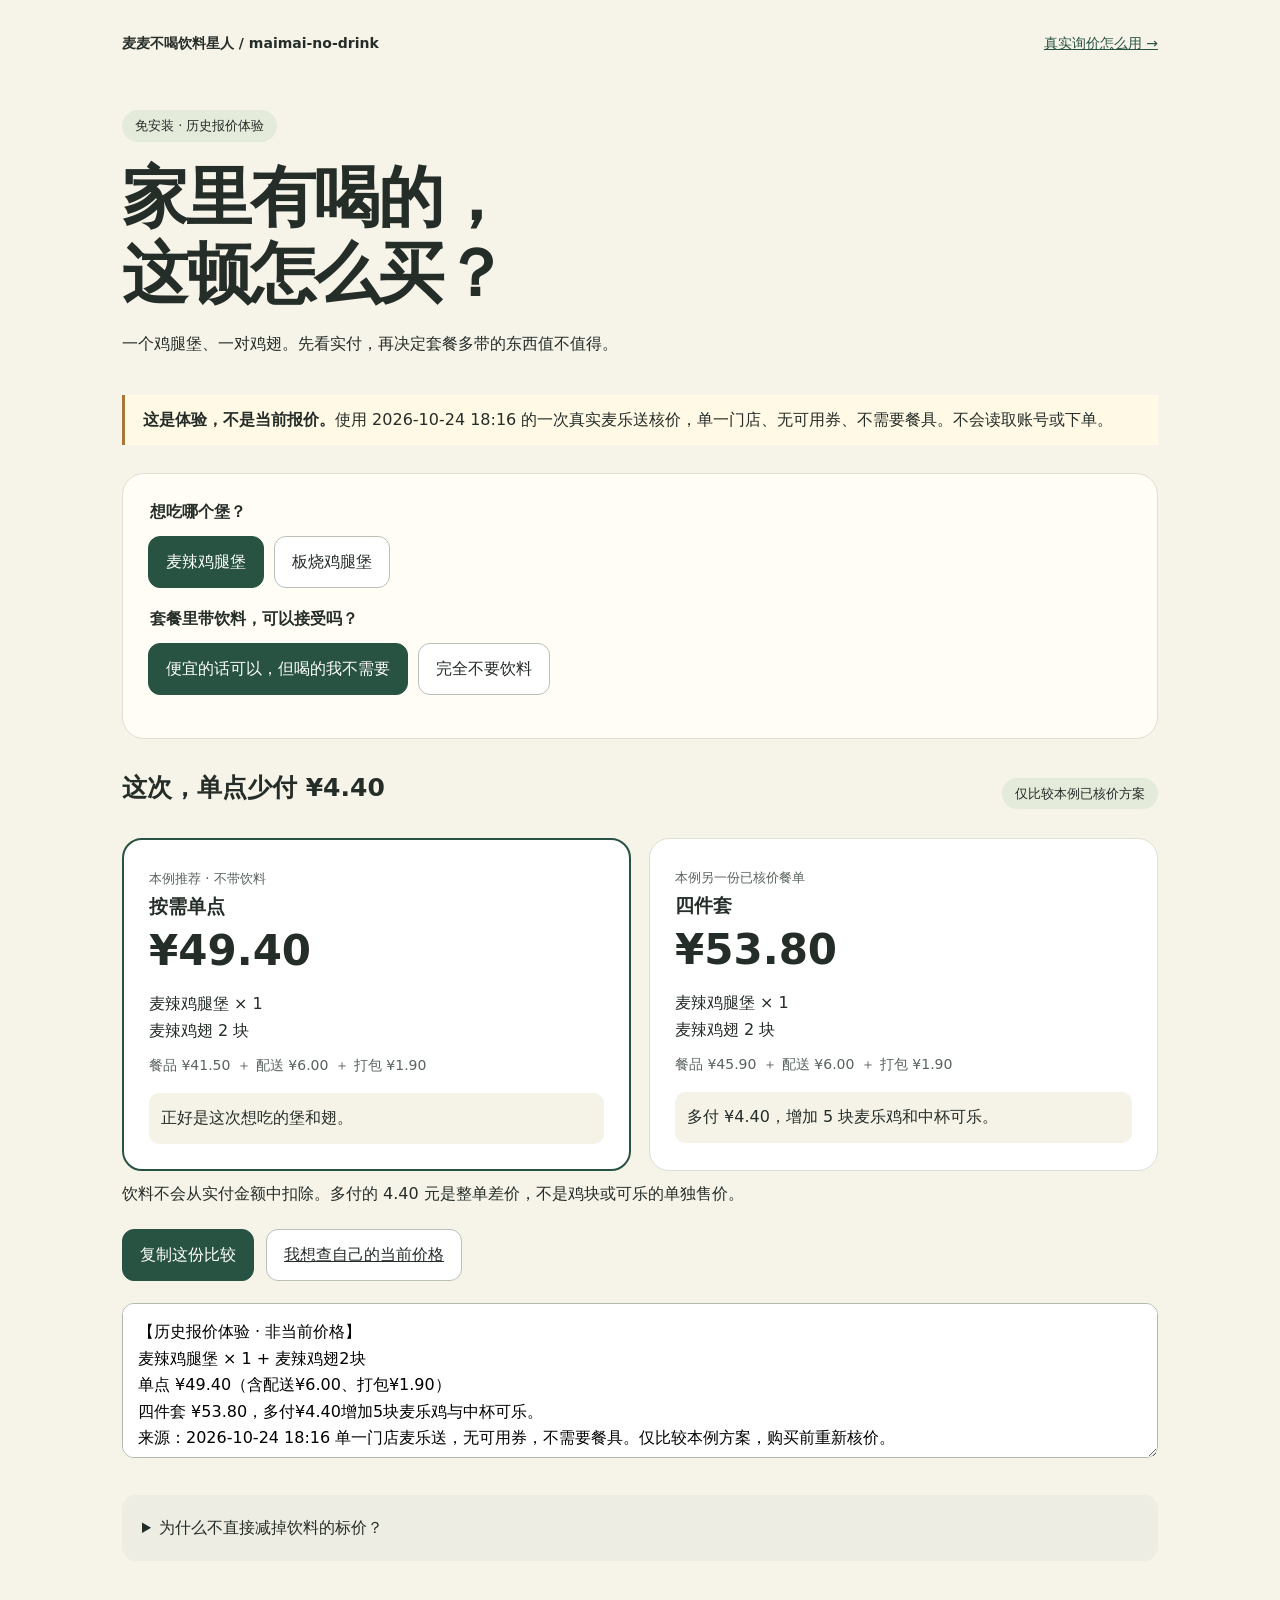
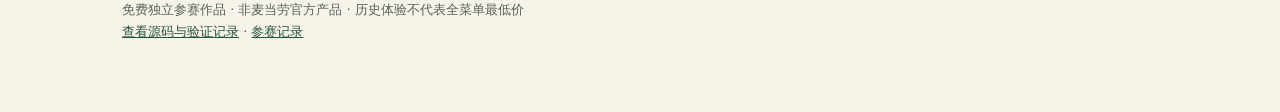
==== docs/index.html @ ef92bbf6 "Add v0.3 historical interactive demo, guide and verified read-only MCP fallback" ====
<!doctype html><html lang="zh-CN"><head><meta charset="utf-8"><meta name="viewport" content="width=device-width,initial-scale=1"><title>家里有喝的 · 麦麦不喝饮料星人</title><style>
:root{color-scheme:light;--ink:#252d28;--green:#285342;--paper:#f6f3e9}*{box-sizing:border-box}body{margin:0;background:var(--paper);color:var(--ink);font:16px/1.65 system-ui,sans-serif}main{max-width:1080px;margin:auto;padding:32px 22px}nav{display:flex;justify-content:space-between;gap:20px;font-size:14px}a{color:var(--green)}header{padding:55px 0 28px;max-width:760px}small,.muted{color:#59645d}h1{font-size:clamp(36px,7vw,66px);line-height:1.16;letter-spacing:-2px;margin:18px 0}h2{font-size:25px;margin:0 0 12px}h3{margin:0}p{margin:10px 0}.tag{display:inline-block;background:#e5ebdb;border-radius:99px;padding:5px 13px;font-size:13px}.notice{border-left:3px solid #ac7535;padding:12px 18px;background:#fff9e6}fieldset{border:0;padding:0;margin:0 0 18px}legend{font-weight:700;margin-bottom:10px}.choices{display:flex;flex-wrap:wrap;gap:10px}button,.linkbutton{font:inherit;border:1px solid #b9c1b6;background:white;color:var(--ink);padding:12px 17px;border-radius:12px;cursor:pointer}button[aria-pressed=true],.primary{background:var(--green);color:white;border-color:var(--green)}button:focus-visible,a:focus-visible{outline:3px solid #bd6b26;outline-offset:4px}.controls{background:#fffdf6;border:1px solid #e1dfd3;border-radius:22px;padding:25px;margin:28px 0}.result-head{display:flex;justify-content:space-between;align-items:center;gap:18px;margin-bottom:18px}.cards{display:grid;grid-template-columns:1fr 1fr;gap:18px}.card{background:white;border:1px solid #dce0d7;border-radius:20px;padding:25px}.best{border:2px solid var(--green)}.price{font-size:42px;line-height:1.4;font-weight:750}.bill{display:flex;flex-wrap:wrap;gap:7px;font-size:14px;color:#59645d}.extra{background:#f5f2e7;padding:12px;border-radius:10px;margin-top:16px}.actions{margin:22px 0;display:flex;gap:12px;flex-wrap:wrap}textarea{width:100%;min-height:155px;padding:15px;border:1px solid #afb9ac;border-radius:12px;font:inherit;background:#fff}details{margin-top:28px;padding:20px;background:#eeede3;border-radius:14px}footer{margin:38px 0;font-size:13px;color:#59645d}@media(max-width:650px){.cards{grid-template-columns:1fr}header{padding-top:32px}.result-head{display:block}.card{padding:20px}nav{font-size:12px}.controls{padding:20px}}
</style></head><body><main><nav><b>麦麦不喝饮料星人 / maimai-no-drink</b><a href="guide.html">真实询价怎么用 →</a></nav><header><span class="tag">免安装 · 历史报价体验</span><h1>家里有喝的，<br>这顿怎么买？</h1><p>一个鸡腿堡、一对鸡翅。先看实付，再决定套餐多带的东西值不值得。</p></header><div class="notice"><b>这是体验，不是当前报价。</b>使用 2026-10-24 18:16 的一次真实麦乐送核价，单一门店、无可用券、不需要餐具。不会读取账号或下单。</div><section class="controls" aria-label="选择需求"><fieldset><legend>想吃哪个堡？</legend><div class="choices" id="flavors"><button type="button" data-flavor="0" aria-pressed="true">麦辣鸡腿堡</button><button type="button" data-flavor="1" aria-pressed="false">板烧鸡腿堡</button></div></fieldset><fieldset><legend>套餐里带饮料，可以接受吗？</legend><div class="choices" id="preferences"><button type="button" data-strict="false" aria-pressed="true">便宜的话可以，但喝的我不需要</button><button type="button" data-strict="true" aria-pressed="false">完全不要饮料</button></div></fieldset></section><section aria-live="polite" aria-atomic="true"><div class="result-head"><h2 id="summary"></h2><span class="tag">仅比较本例已核价方案</span></div><div class="cards" id="cards"></div><p id="explanation"></p></section><div class="actions"><button type="button" class="primary" id="copy">复制这份比较</button><a class="linkbutton" href="guide.html">我想查自己的当前价格</a></div><p id="copyStatus" role="status"></p><textarea id="copyText" readonly aria-label="可手动选择复制的比较结果"></textarea><details><summary>为什么不直接减掉饮料的标价？</summary><p>不想喝饮料，并不意味着结账会少付这笔钱。我们比较整单实际付款，并列明附带食物。含饮料的套餐如果实付更低，也会在允许饮料时参与比较；本例碰巧是单点更便宜。</p><p>严格不要饮料时，含饮料套餐退出推荐。没有查到可以取消或替换的官方结果，就不假设可以免费换成别的餐品。</p></details><footer>免费独立参赛作品 · 非麦当劳官方产品 · 历史体验不代表全菜单最低价<br><a href="https://github.com/lomcho/maimai-no-drink">查看源码与验证记录</a> · <a href="https://github.com/M-China/mcd-developer-innovation-challenge/issues/1267">参赛记录</a></footer></main><script>
const snapshot={"queried_at": "2026-10-24T18:16:02+08:00", "note": "Historical extracted amounts; no credentials or user address.", "groups": [{"flavor": "麦辣", "required": {"901440": 1, "901700": 1}, "quotes": [{"id": "single", "foods": {"901440": 1, "901700": 1}, "drinks": 0, "response": {"success": true, "code": 200, "data": {"productPrice": 4150, "deliveryPrice": 600, "packingPrice": 190, "price": 4940}}}, {"id": "combo", "foods": {"901440": 1, "901700": 1, "901401": 1}, "drinks": 1, "response": {"success": true, "code": 200, "data": {"productPrice": 4590, "deliveryPrice": 600, "packingPrice": 190, "price": 5380}}}]}, {"flavor": "板烧", "required": {"901406": 1, "901700": 1}, "quotes": [{"id": "single", "foods": {"901406": 1, "901700": 1}, "drinks": 0, "response": {"success": true, "code": 200, "data": {"productPrice": 4250, "deliveryPrice": 600, "packingPrice": 190, "price": 5040}}}, {"id": "combo", "foods": {"901406": 1, "901700": 1, "901401": 1}, "drinks": 1, "response": {"success": true, "code": 200, "data": {"productPrice": 4690, "deliveryPrice": 600, "packingPrice": 190, "price": 5480}}}]}]};
let flavor=0,strict=false;
const money=v=>'¥'+(v/100).toFixed(2);
function render(){const g=snapshot.groups[flavor],single=g.quotes[0].response.data,combo=g.quotes[1].response.data;const diff=combo.price-single.price;const label=g.flavor==='麦辣'?'麦辣鸡腿堡':'板烧鸡腿堡';
 document.querySelectorAll('[data-flavor]').forEach(b=>b.setAttribute('aria-pressed',String(Number(b.dataset.flavor)===flavor)));
 document.querySelectorAll('[data-strict]').forEach(b=>b.setAttribute('aria-pressed',String((b.dataset.strict==='true')===strict)));
 document.getElementById('summary').textContent='这次，单点少付 '+money(diff);
 function card(name,d,extra,best){return '<article class="card '+(best?'best':'')+'"><small>'+(best?'本例推荐 · 不带饮料':'本例另一份已核价餐单')+'</small><h3>'+name+'</h3><div class="price">'+money(d.price)+'</div><p>'+label+' × 1<br>麦辣鸡翅 2 块</p><div class="bill"><span>餐品 '+money(d.productPrice)+'</span><span>＋ 配送 '+money(d.deliveryPrice)+'</span><span>＋ 打包 '+money(d.packingPrice)+'</span></div><div class="extra">'+extra+'</div></article>';}
 document.getElementById('cards').innerHTML=card('按需单点',single,'正好是这次想吃的堡和翅。',true)+(strict?'<article class="card"><span class="tag">已按你的选择排除</span><h3>含饮料四件套</h3><p>这份套餐包含中杯可乐。本例没有取消饮料后的核价，因此不作为可选方案。</p><p>你可以在真实询价时另查允许替换的套餐。</p></article>':card('四件套',combo,'多付 '+money(diff)+'，增加 5 块麦乐鸡和中杯可乐。',false));
 const text='【历史报价体验 · 非当前价格】\n'+label+' × 1 + 麦辣鸡翅2块\n单点 '+money(single.price)+'（含配送'+money(single.deliveryPrice)+'、打包'+money(single.packingPrice)+'）\n'+(strict?'完全不要饮料：含可乐套餐已排除。':'四件套 '+money(combo.price)+'，多付'+money(diff)+'增加5块麦乐鸡与中杯可乐。')+'\n来源：2026-10-24 18:16 单一门店麦乐送，无可用券，不需要餐具。仅比较本例方案，购买前重新核价。';
 document.getElementById('copyText').value=text;document.getElementById('copyStatus').textContent='';document.getElementById('explanation').textContent=strict?'已按“完全不要饮料”筛选；不会把套餐里的可乐偷偷删掉再沿用旧价格。':'饮料不会从实付金额中扣除。多付的 4.40 元是整单差价，不是鸡块或可乐的单独售价。';}
 document.querySelectorAll('[data-flavor]').forEach(b=>b.addEventListener('click',()=>{flavor=Number(b.dataset.flavor);render()}));document.querySelectorAll('[data-strict]').forEach(b=>b.addEventListener('click',()=>{strict=b.dataset.strict==='true';render()}));document.getElementById('copy').addEventListener('click',async()=>{const t=document.getElementById('copyText');try{await navigator.clipboard.writeText(t.value);document.getElementById('copyStatus').textContent='已复制，历史报价说明一并保留。'}catch{t.focus();t.select();document.getElementById('copyStatus').textContent='请复制下方已选中的文字；手机上可长按选择复制。'}});render();
</script></body></html>
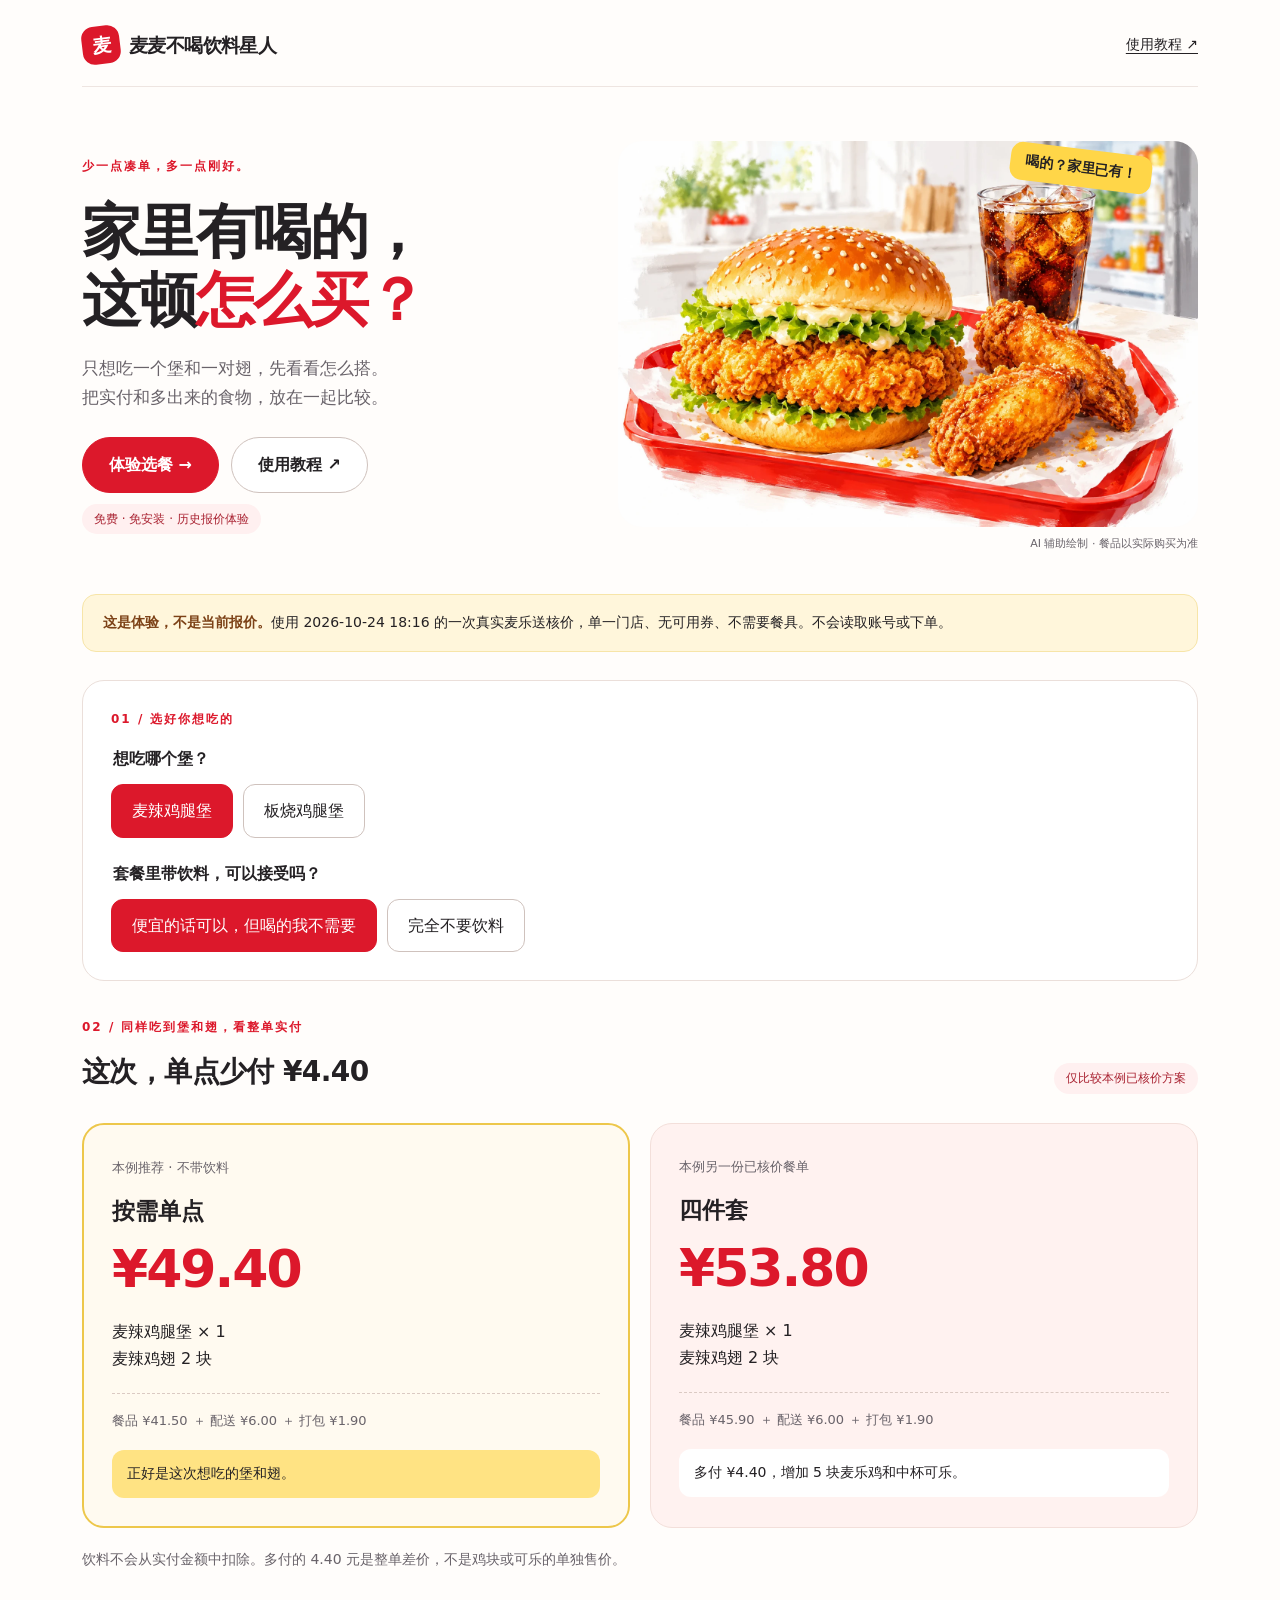
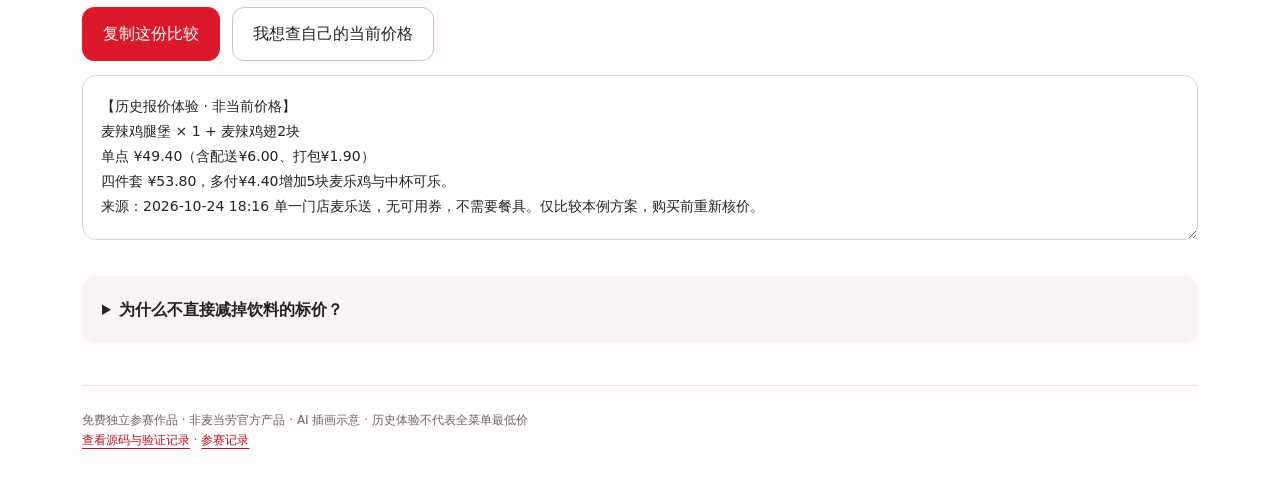
==== commit d6535e0f: "Refresh demo with approved red-yellow food illustration and clarify online experience links" ====
--- a/docs/index.html
+++ b/docs/index.html
@@ -1,16 +1,16 @@
-<!doctype html><html lang="zh-CN"><head><meta charset="utf-8"><meta name="viewport" content="width=device-width,initial-scale=1"><title>家里有喝的 · 麦麦不喝饮料星人</title><style>
-:root{color-scheme:light;--ink:#252d28;--green:#285342;--paper:#f6f3e9}*{box-sizing:border-box}body{margin:0;background:var(--paper);color:var(--ink);font:16px/1.65 system-ui,sans-serif}main{max-width:1080px;margin:auto;padding:32px 22px}nav{display:flex;justify-content:space-between;gap:20px;font-size:14px}a{color:var(--green)}header{padding:55px 0 28px;max-width:760px}small,.muted{color:#59645d}h1{font-size:clamp(36px,7vw,66px);line-height:1.16;letter-spacing:-2px;margin:18px 0}h2{font-size:25px;margin:0 0 12px}h3{margin:0}p{margin:10px 0}.tag{display:inline-block;background:#e5ebdb;border-radius:99px;padding:5px 13px;font-size:13px}.notice{border-left:3px solid #ac7535;padding:12px 18px;background:#fff9e6}fieldset{border:0;padding:0;margin:0 0 18px}legend{font-weight:700;margin-bottom:10px}.choices{display:flex;flex-wrap:wrap;gap:10px}button,.linkbutton{font:inherit;border:1px solid #b9c1b6;background:white;color:var(--ink);padding:12px 17px;border-radius:12px;cursor:pointer}button[aria-pressed=true],.primary{background:var(--green);color:white;border-color:var(--green)}button:focus-visible,a:focus-visible{outline:3px solid #bd6b26;outline-offset:4px}.controls{background:#fffdf6;border:1px solid #e1dfd3;border-radius:22px;padding:25px;margin:28px 0}.result-head{display:flex;justify-content:space-between;align-items:center;gap:18px;margin-bottom:18px}.cards{display:grid;grid-template-columns:1fr 1fr;gap:18px}.card{background:white;border:1px solid #dce0d7;border-radius:20px;padding:25px}.best{border:2px solid var(--green)}.price{font-size:42px;line-height:1.4;font-weight:750}.bill{display:flex;flex-wrap:wrap;gap:7px;font-size:14px;color:#59645d}.extra{background:#f5f2e7;padding:12px;border-radius:10px;margin-top:16px}.actions{margin:22px 0;display:flex;gap:12px;flex-wrap:wrap}textarea{width:100%;min-height:155px;padding:15px;border:1px solid #afb9ac;border-radius:12px;font:inherit;background:#fff}details{margin-top:28px;padding:20px;background:#eeede3;border-radius:14px}footer{margin:38px 0;font-size:13px;color:#59645d}@media(max-width:650px){.cards{grid-template-columns:1fr}header{padding-top:32px}.result-head{display:block}.card{padding:20px}nav{font-size:12px}.controls{padding:20px}}
-</style></head><body><main><nav><b>麦麦不喝饮料星人 / maimai-no-drink</b><a href="guide.html">真实询价怎么用 →</a></nav><header><span class="tag">免安装 · 历史报价体验</span><h1>家里有喝的，<br>这顿怎么买？</h1><p>一个鸡腿堡、一对鸡翅。先看实付，再决定套餐多带的东西值不值得。</p></header><div class="notice"><b>这是体验，不是当前报价。</b>使用 2026-10-24 18:16 的一次真实麦乐送核价，单一门店、无可用券、不需要餐具。不会读取账号或下单。</div><section class="controls" aria-label="选择需求"><fieldset><legend>想吃哪个堡？</legend><div class="choices" id="flavors"><button type="button" data-flavor="0" aria-pressed="true">麦辣鸡腿堡</button><button type="button" data-flavor="1" aria-pressed="false">板烧鸡腿堡</button></div></fieldset><fieldset><legend>套餐里带饮料，可以接受吗？</legend><div class="choices" id="preferences"><button type="button" data-strict="false" aria-pressed="true">便宜的话可以，但喝的我不需要</button><button type="button" data-strict="true" aria-pressed="false">完全不要饮料</button></div></fieldset></section><section aria-live="polite" aria-atomic="true"><div class="result-head"><h2 id="summary"></h2><span class="tag">仅比较本例已核价方案</span></div><div class="cards" id="cards"></div><p id="explanation"></p></section><div class="actions"><button type="button" class="primary" id="copy">复制这份比较</button><a class="linkbutton" href="guide.html">我想查自己的当前价格</a></div><p id="copyStatus" role="status"></p><textarea id="copyText" readonly aria-label="可手动选择复制的比较结果"></textarea><details><summary>为什么不直接减掉饮料的标价？</summary><p>不想喝饮料，并不意味着结账会少付这笔钱。我们比较整单实际付款，并列明附带食物。含饮料的套餐如果实付更低，也会在允许饮料时参与比较；本例碰巧是单点更便宜。</p><p>严格不要饮料时，含饮料套餐退出推荐。没有查到可以取消或替换的官方结果，就不假设可以免费换成别的餐品。</p></details><footer>免费独立参赛作品 · 非麦当劳官方产品 · 历史体验不代表全菜单最低价<br><a href="https://github.com/lomcho/maimai-no-drink">查看源码与验证记录</a> · <a href="https://github.com/M-China/mcd-developer-innovation-challenge/issues/1267">参赛记录</a></footer></main><script>
-const snapshot={"queried_at": "2026-10-24T18:16:02+08:00", "note": "Historical extracted amounts; no credentials or user address.", "groups": [{"flavor": "麦辣", "required": {"901440": 1, "901700": 1}, "quotes": [{"id": "single", "foods": {"901440": 1, "901700": 1}, "drinks": 0, "response": {"success": true, "code": 200, "data": {"productPrice": 4150, "deliveryPrice": 600, "packingPrice": 190, "price": 4940}}}, {"id": "combo", "foods": {"901440": 1, "901700": 1, "901401": 1}, "drinks": 1, "response": {"success": true, "code": 200, "data": {"productPrice": 4590, "deliveryPrice": 600, "packingPrice": 190, "price": 5380}}}]}, {"flavor": "板烧", "required": {"901406": 1, "901700": 1}, "quotes": [{"id": "single", "foods": {"901406": 1, "901700": 1}, "drinks": 0, "response": {"success": true, "code": 200, "data": {"productPrice": 4250, "deliveryPrice": 600, "packingPrice": 190, "price": 5040}}}, {"id": "combo", "foods": {"901406": 1, "901700": 1, "901401": 1}, "drinks": 1, "response": {"success": true, "code": 200, "data": {"productPrice": 4690, "deliveryPrice": 600, "packingPrice": 190, "price": 5480}}}]}]};
-let flavor=0,strict=false;
-const money=v=>'¥'+(v/100).toFixed(2);
-function render(){const g=snapshot.groups[flavor],single=g.quotes[0].response.data,combo=g.quotes[1].response.data;const diff=combo.price-single.price;const label=g.flavor==='麦辣'?'麦辣鸡腿堡':'板烧鸡腿堡';
- document.querySelectorAll('[data-flavor]').forEach(b=>b.setAttribute('aria-pressed',String(Number(b.dataset.flavor)===flavor)));
- document.querySelectorAll('[data-strict]').forEach(b=>b.setAttribute('aria-pressed',String((b.dataset.strict==='true')===strict)));
- document.getElementById('summary').textContent='这次，单点少付 '+money(diff);
- function card(name,d,extra,best){return '<article class="card '+(best?'best':'')+'"><small>'+(best?'本例推荐 · 不带饮料':'本例另一份已核价餐单')+'</small><h3>'+name+'</h3><div class="price">'+money(d.price)+'</div><p>'+label+' × 1<br>麦辣鸡翅 2 块</p><div class="bill"><span>餐品 '+money(d.productPrice)+'</span><span>＋ 配送 '+money(d.deliveryPrice)+'</span><span>＋ 打包 '+money(d.packingPrice)+'</span></div><div class="extra">'+extra+'</div></article>';}
- document.getElementById('cards').innerHTML=card('按需单点',single,'正好是这次想吃的堡和翅。',true)+(strict?'<article class="card"><span class="tag">已按你的选择排除</span><h3>含饮料四件套</h3><p>这份套餐包含中杯可乐。本例没有取消饮料后的核价，因此不作为可选方案。</p><p>你可以在真实询价时另查允许替换的套餐。</p></article>':card('四件套',combo,'多付 '+money(diff)+'，增加 5 块麦乐鸡和中杯可乐。',false));
- const text='【历史报价体验 · 非当前价格】\n'+label+' × 1 + 麦辣鸡翅2块\n单点 '+money(single.price)+'（含配送'+money(single.deliveryPrice)+'、打包'+money(single.packingPrice)+'）\n'+(strict?'完全不要饮料：含可乐套餐已排除。':'四件套 '+money(combo.price)+'，多付'+money(diff)+'增加5块麦乐鸡与中杯可乐。')+'\n来源：2026-10-24 18:16 单一门店麦乐送，无可用券，不需要餐具。仅比较本例方案，购买前重新核价。';
- document.getElementById('copyText').value=text;document.getElementById('copyStatus').textContent='';document.getElementById('explanation').textContent=strict?'已按“完全不要饮料”筛选；不会把套餐里的可乐偷偷删掉再沿用旧价格。':'饮料不会从实付金额中扣除。多付的 4.40 元是整单差价，不是鸡块或可乐的单独售价。';}
- document.querySelectorAll('[data-flavor]').forEach(b=>b.addEventListener('click',()=>{flavor=Number(b.dataset.flavor);render()}));document.querySelectorAll('[data-strict]').forEach(b=>b.addEventListener('click',()=>{strict=b.dataset.strict==='true';render()}));document.getElementById('copy').addEventListener('click',async()=>{const t=document.getElementById('copyText');try{await navigator.clipboard.writeText(t.value);document.getElementById('copyStatus').textContent='已复制，历史报价说明一并保留。'}catch{t.focus();t.select();document.getElementById('copyStatus').textContent='请复制下方已选中的文字；手机上可长按选择复制。'}});render();
+<!doctype html><html lang="zh-CN"><head><meta charset="utf-8"><meta name="viewport" content="width=device-width,initial-scale=1"><title>家里有喝的 · 麦麦不喝饮料星人</title><link rel="stylesheet" href="theme.css"></head><body><main><nav><b><span class="brand-icon" aria-hidden="true">麦</span>麦麦不喝饮料星人</b><a href="guide.html">使用教程 ↗</a></nav>
+<header class="hero"><div><span class="eyebrow">少一点凑单，多一点刚好。</span><h1>家里有喝的，<br>这顿<em>怎么买？</em></h1><p>只想吃一个堡和一对翅，先看看怎么搭。<br>把实付和多出来的食物，放在一起比较。</p><div class="hero-actions"><a class="linkbutton primary" href="#try">体验选餐 →</a><a class="linkbutton" href="guide.html">使用教程 ↗</a></div><p><span class="tag">免费 · 免安装 · 历史报价体验</span></p></div><figure class="hero-art"><img src="assets/meal-hero.webp" width="1536" height="1024" fetchpriority="high" alt="红色托盘中的鸡腿堡和两块鸡翅，后方是家中已有的饮料，食物为插画示意"><span class="home-badge">喝的？家里已有！</span><figcaption>AI 辅助绘制 · 餐品以实际购买为准</figcaption></figure></header>
+<div class="notice"><b>这是体验，不是当前报价。</b>使用 2026-10-24 18:16 的一次真实麦乐送核价，单一门店、无可用券、不需要餐具。不会读取账号或下单。</div><section class="controls" id="try" aria-label="选择需求"><div class="step">01 / 选好你想吃的</div><fieldset><legend>想吃哪个堡？</legend><div class="choices" id="flavors"><button type="button" data-flavor="0" aria-pressed="true">麦辣鸡腿堡</button><button type="button" data-flavor="1" aria-pressed="false">板烧鸡腿堡</button></div></fieldset><fieldset><legend>套餐里带饮料，可以接受吗？</legend><div class="choices" id="preferences"><button type="button" data-strict="false" aria-pressed="true">便宜的话可以，但喝的我不需要</button><button type="button" data-strict="true" aria-pressed="false">完全不要饮料</button></div></fieldset></section><section aria-live="polite" aria-atomic="true"><div class="step">02 / 同样吃到堡和翅，看整单实付</div><div class="result-head"><h2 id="summary"></h2><span class="tag">仅比较本例已核价方案</span></div><div class="cards" id="cards"></div><p id="explanation"></p></section><div class="actions"><button type="button" class="primary" id="copy">复制这份比较</button><a class="linkbutton" href="guide.html">我想查自己的当前价格</a></div><p id="copyStatus" role="status"></p><textarea id="copyText" readonly aria-label="可手动选择复制的比较结果"></textarea><details><summary>为什么不直接减掉饮料的标价？</summary><p>不想喝饮料，并不意味着结账会少付这笔钱。我们比较整单实际付款，并列明附带食物。含饮料的套餐如果实付更低，也会在允许饮料时参与比较；本例碰巧是单点更便宜。</p><p>严格不要饮料时，含饮料套餐退出推荐。没有查到可以取消或替换的官方结果，就不假设可以免费换成别的餐品。</p></details><footer>免费独立参赛作品 · 非麦当劳官方产品 · AI 插画示意 · 历史体验不代表全菜单最低价<br><a href="https://github.com/lomcho/maimai-no-drink">查看源码与验证记录</a> · <a href="https://github.com/M-China/mcd-developer-innovation-challenge/issues/1267">参赛记录</a></footer></main><script>
+const snapshot={"queried_at": "2026-10-24T18:16:02+08:00", "note": "Historical extracted amounts; no credentials or user address.", "groups": [{"flavor": "麦辣", "required": {"901440": 1, "901700": 1}, "quotes": [{"id": "single", "foods": {"901440": 1, "901700": 1}, "drinks": 0, "response": {"success": true, "code": 200, "data": {"productPrice": 4150, "deliveryPrice": 600, "packingPrice": 190, "price": 4940}}}, {"id": "combo", "foods": {"901440": 1, "901700": 1, "901401": 1}, "drinks": 1, "response": {"success": true, "code": 200, "data": {"productPrice": 4590, "deliveryPrice": 600, "packingPrice": 190, "price": 5380}}}]}, {"flavor": "板烧", "required": {"901406": 1, "901700": 1}, "quotes": [{"id": "single", "foods": {"901406": 1, "901700": 1}, "drinks": 0, "response": {"success": true, "code": 200, "data": {"productPrice": 4250, "deliveryPrice": 600, "packingPrice": 190, "price": 5040}}}, {"id": "combo", "foods": {"901406": 1, "901700": 1, "901401": 1}, "drinks": 1, "response": {"success": true, "code": 200, "data": {"productPrice": 4690, "deliveryPrice": 600, "packingPrice": 190, "price": 5480}}}]}]};
+let flavor=0,strict=false;
+const money=v=>'¥'+(v/100).toFixed(2);
+function render(){const g=snapshot.groups[flavor],single=g.quotes[0].response.data,combo=g.quotes[1].response.data;const diff=combo.price-single.price;const label=g.flavor==='麦辣'?'麦辣鸡腿堡':'板烧鸡腿堡';
+ document.querySelectorAll('[data-flavor]').forEach(b=>b.setAttribute('aria-pressed',String(Number(b.dataset.flavor)===flavor)));
+ document.querySelectorAll('[data-strict]').forEach(b=>b.setAttribute('aria-pressed',String((b.dataset.strict==='true')===strict)));
+ document.getElementById('summary').textContent='这次，单点少付 '+money(diff);
+ function card(name,d,extra,best){return '<article class="card '+(best?'best':'')+'"><small>'+(best?'本例推荐 · 不带饮料':'本例另一份已核价餐单')+'</small><h3>'+name+'</h3><div class="price">'+money(d.price)+'</div><p>'+label+' × 1<br>麦辣鸡翅 2 块</p><div class="bill"><span>餐品 '+money(d.productPrice)+'</span><span>＋ 配送 '+money(d.deliveryPrice)+'</span><span>＋ 打包 '+money(d.packingPrice)+'</span></div><div class="extra">'+extra+'</div></article>';}
+ document.getElementById('cards').innerHTML=card('按需单点',single,'正好是这次想吃的堡和翅。',true)+(strict?'<article class="card"><span class="tag">已按你的选择排除</span><h3>含饮料四件套</h3><p>这份套餐包含中杯可乐。本例没有取消饮料后的核价，因此不作为可选方案。</p><p>你可以在真实询价时另查允许替换的套餐。</p></article>':card('四件套',combo,'多付 '+money(diff)+'，增加 5 块麦乐鸡和中杯可乐。',false));
+ const text='【历史报价体验 · 非当前价格】\n'+label+' × 1 + 麦辣鸡翅2块\n单点 '+money(single.price)+'（含配送'+money(single.deliveryPrice)+'、打包'+money(single.packingPrice)+'）\n'+(strict?'完全不要饮料：含可乐套餐已排除。':'四件套 '+money(combo.price)+'，多付'+money(diff)+'增加5块麦乐鸡与中杯可乐。')+'\n来源：2026-10-24 18:16 单一门店麦乐送，无可用券，不需要餐具。仅比较本例方案，购买前重新核价。';
+ document.getElementById('copyText').value=text;document.getElementById('copyStatus').textContent='';document.getElementById('explanation').textContent=strict?'已按“完全不要饮料”筛选；不会把套餐里的可乐偷偷删掉再沿用旧价格。':'饮料不会从实付金额中扣除。多付的 4.40 元是整单差价，不是鸡块或可乐的单独售价。';}
+ document.querySelectorAll('[data-flavor]').forEach(b=>b.addEventListener('click',()=>{flavor=Number(b.dataset.flavor);render()}));document.querySelectorAll('[data-strict]').forEach(b=>b.addEventListener('click',()=>{strict=b.dataset.strict==='true';render()}));document.getElementById('copy').addEventListener('click',async()=>{const t=document.getElementById('copyText');try{await navigator.clipboard.writeText(t.value);document.getElementById('copyStatus').textContent='已复制，历史报价说明一并保留。'}catch{t.focus();t.select();document.getElementById('copyStatus').textContent='请复制下方已选中的文字；手机上可长按选择复制。'}});render();
 </script></body></html>
--- a/docs/theme.css
+++ b/docs/theme.css
@@ -0,0 +1 @@
+:root{color-scheme:light;--ink:#242124;--red:#dc182b;--yellow:#ffd648;--paper:#fffdfb;--muted:#69636a}*{box-sizing:border-box}html{scroll-behavior:smooth}body{margin:0;background:var(--paper);color:var(--ink);font:16px/1.7 system-ui,-apple-system,"Microsoft YaHei",sans-serif}main{max-width:1180px;margin:auto;padding:26px 32px}a{color:#b71024;text-underline-offset:4px}nav{display:flex;justify-content:space-between;align-items:center;gap:18px;padding-bottom:22px;border-bottom:1px solid #eee5e1}nav b{font-size:19px;letter-spacing:-.6px}.brand-icon{display:inline-grid;place-items:center;width:38px;height:38px;margin-right:9px;background:var(--red);color:white;border-radius:12px;transform:rotate(-7deg)}nav a{font-size:14px;color:var(--ink)}.hero{display:grid;grid-template-columns:.95fr 1.05fr;align-items:center;gap:12px;padding:54px 0 40px}.eyebrow{font-size:12px;letter-spacing:2px;font-weight:800;color:var(--red)}h1{font-size:clamp(38px,4.6vw,64px);line-height:1.15;letter-spacing:-2px;margin:20px 0}h1 em{font-style:normal;color:var(--red)}.hero p{font-size:17px;color:var(--muted);max-width:430px}.hero-art{margin:0;position:relative}.hero-art img{display:block;width:100%;height:auto;border-radius:24px}.home-badge{position:absolute;right:8%;top:2%;background:var(--yellow);padding:7px 15px;border-radius:12px;transform:rotate(7deg);font-weight:800;font-size:14px}.hero-art figcaption{font-size:11px;color:var(--muted);text-align:right;margin-top:8px}.tag{display:inline-block;background:#fff0f0;border-radius:99px;padding:5px 12px;font-size:12px;color:#a92231}h2{font-size:28px;line-height:1.35;margin:0 0 12px;letter-spacing:-.6px}h3{font-size:23px;margin:12px 0 2px}p{margin:10px 0}small,.muted{color:var(--muted)}.notice{border-radius:14px;background:#fff6db;padding:16px 20px;font-size:14px;border:1px solid #f7e5a8}.notice b{color:#7c4116}.controls{background:white;border:1px solid #ebdfda;border-radius:22px;padding:28px;margin:28px 0 36px;scroll-margin-top:20px}.step{font-size:12px;color:var(--red);letter-spacing:2px;font-weight:800;margin-bottom:16px}fieldset{border:0;padding:0;margin:0 0 22px}fieldset:last-child{margin-bottom:0}legend{font-weight:750;margin-bottom:12px}.choices{display:flex;flex-wrap:wrap;gap:10px}button,.linkbutton{display:inline-flex;align-items:center;justify-content:center;font:inherit;text-decoration:none;border:1px solid #cfc2bd;background:white;color:var(--ink);padding:12px 20px;border-radius:12px;cursor:pointer;transition:background .15s,transform .15s}button:hover,.linkbutton:hover{background:#fff2eb}button[aria-pressed=true],.primary{background:var(--red);color:white;border-color:var(--red)}button[aria-pressed=true]:hover,.primary:hover{background:#bc1224}button:focus-visible,a:focus-visible,summary:focus-visible{outline:3px solid #b16400;outline-offset:4px}.hero-actions{display:flex;flex-wrap:wrap;gap:12px;margin-top:26px}.hero-actions a{border-radius:99px;padding:13px 26px;font-weight:750}.result-head{display:flex;justify-content:space-between;align-items:center;gap:16px;margin-bottom:20px}.cards{display:grid;grid-template-columns:1fr 1fr;gap:20px}.card{background:#fff2f0;border:1px solid #f3dfda;border-radius:22px;padding:28px}.best{background:#fffaf0;border:2px solid #edc74b}.price{font-size:52px;font-weight:850;line-height:1.4;color:var(--red);letter-spacing:-2px}.bill{display:flex;flex-wrap:wrap;gap:5px;font-size:13px;color:var(--muted);border-top:1px dashed #dbcac3;padding-top:16px}.extra{background:#fff;padding:12px 15px;border-radius:12px;margin-top:18px;font-size:14px}.best .extra{background:#ffe383}.card p{margin:12px 0 20px}.actions{display:flex;flex-wrap:wrap;gap:12px;margin:26px 0 14px}#explanation{font-size:14px;color:var(--muted);padding:10px 0}textarea{width:100%;min-height:165px;padding:18px;border:1px solid #d9ceca;border-radius:14px;font:14px/1.8 system-ui;background:white;color:var(--ink);resize:vertical}details{margin-top:28px;padding:20px;background:#f8f4f1;border-radius:14px}summary{cursor:pointer;font-weight:700}footer{margin:42px 0 10px;padding-top:24px;border-top:1px solid #eee5e1;font-size:12px;color:var(--muted)}.guide{max-width:800px;margin:32px auto;padding:24px}.guide h1{font-size:42px}.guide h2{margin-top:40px}.guide p{overflow-wrap:anywhere}.guide blockquote{margin:20px 0;background:#fff3ce;padding:22px;border-left:4px solid var(--yellow);border-radius:12px}.guide .guide-banner{width:100%;max-height:270px;object-fit:cover;border-radius:20px;margin:22px 0}@media(max-width:760px){main{padding:20px}.hero{grid-template-columns:1fr;padding:32px 0 26px;gap:24px}h1{font-size:46px}.hero p{font-size:16px}.hero-art{max-width:570px}.hero-art img{border-radius:18px}.hero-actions{margin-top:20px}.result-head{display:block}.result-head .tag{margin-top:6px}.cards{grid-template-columns:1fr}.controls,.card{padding:22px}.price{font-size:46px}nav b{font-size:15px}nav a{font-size:12px;white-space:nowrap}.brand-icon{width:30px;height:30px;margin-right:5px}.guide{margin:10px auto;padding:22px}.guide h1{font-size:34px}}@media(prefers-reduced-motion:reduce){html{scroll-behavior:auto}button,.linkbutton{transition:none}}
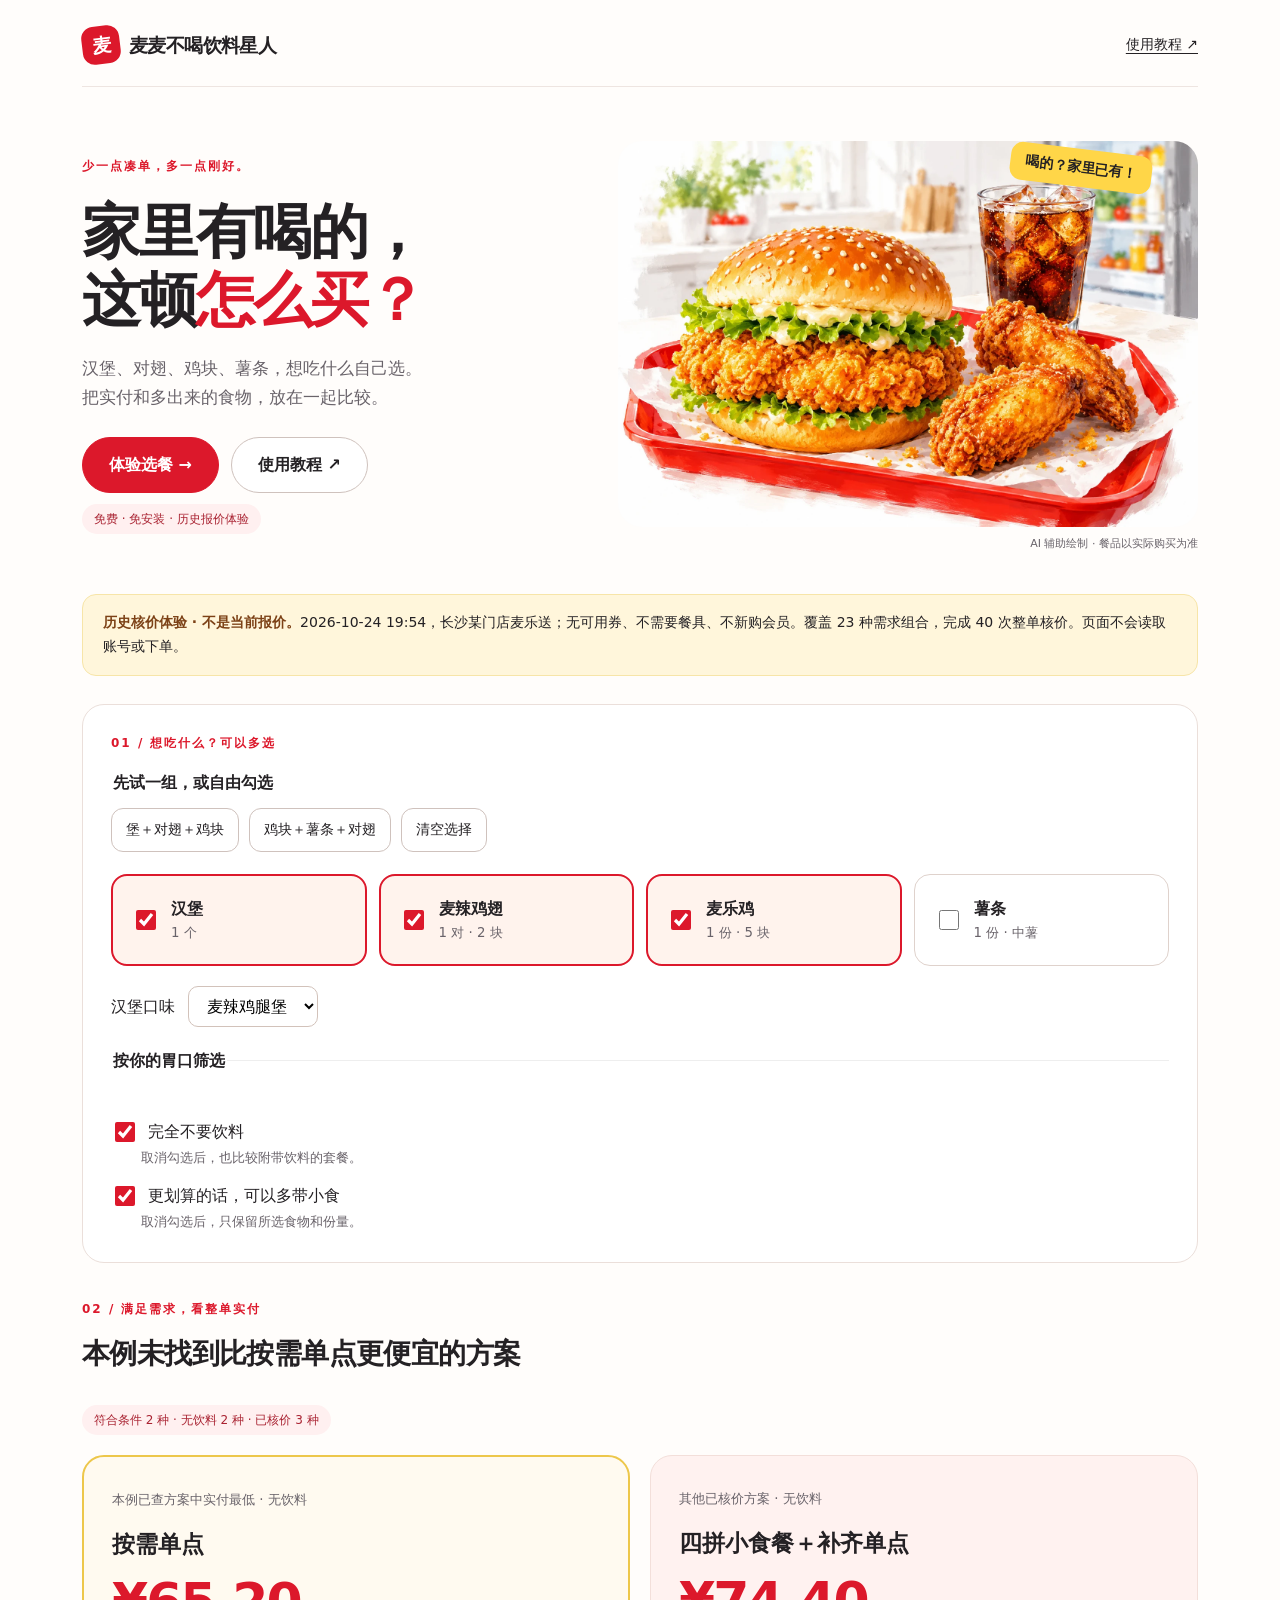
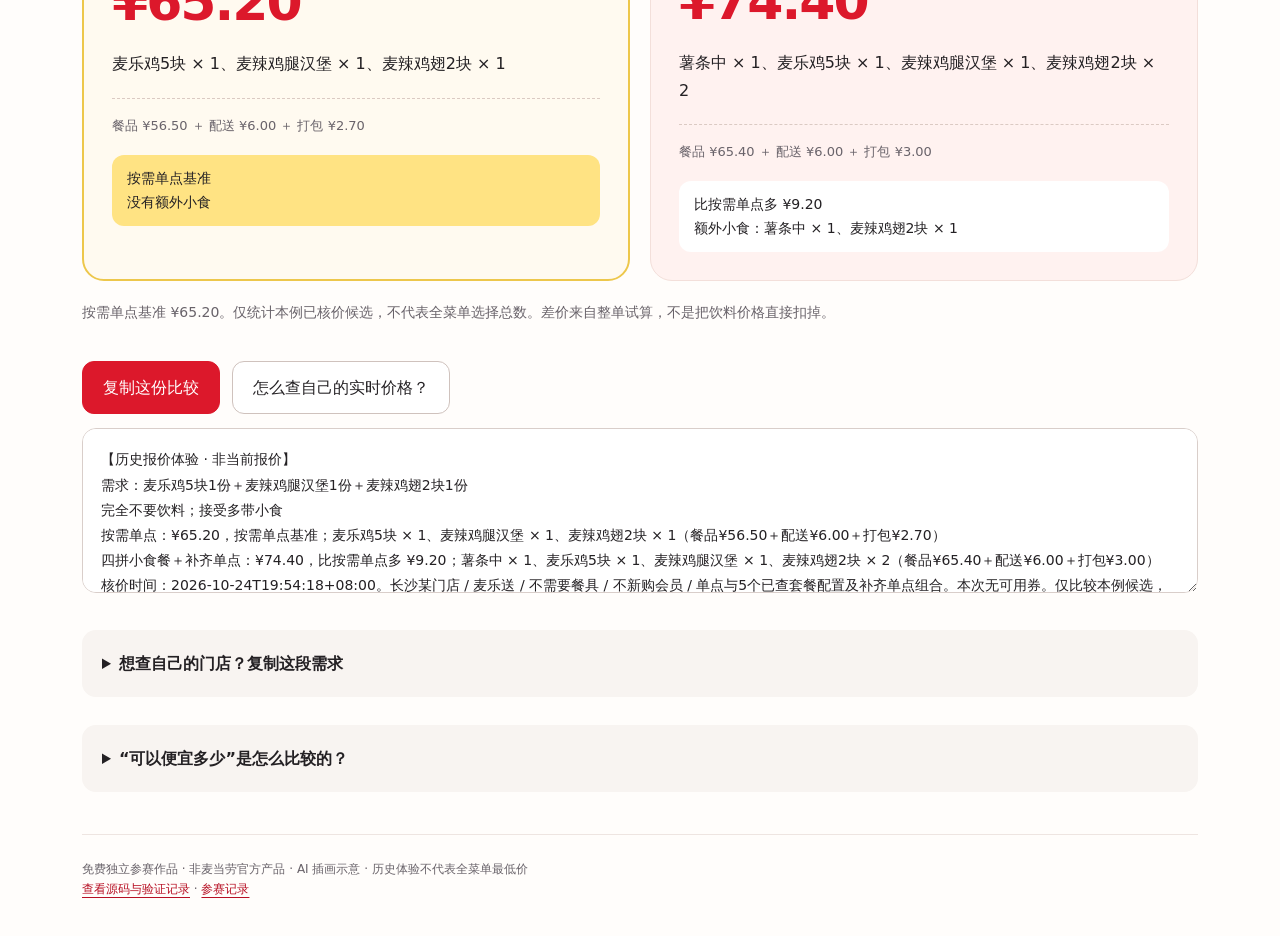
==== commit cc34ee72: "Add multi-select meal demo with 23 verified targets, drink and extra-food filters" ====
--- a/docs/index.html
+++ b/docs/index.html
@@ -1,16 +1,13 @@
 <!doctype html><html lang="zh-CN"><head><meta charset="utf-8"><meta name="viewport" content="width=device-width,initial-scale=1"><title>家里有喝的 · 麦麦不喝饮料星人</title><link rel="stylesheet" href="theme.css"></head><body><main><nav><b><span class="brand-icon" aria-hidden="true">麦</span>麦麦不喝饮料星人</b><a href="guide.html">使用教程 ↗</a></nav>
-<header class="hero"><div><span class="eyebrow">少一点凑单，多一点刚好。</span><h1>家里有喝的，<br>这顿<em>怎么买？</em></h1><p>只想吃一个堡和一对翅，先看看怎么搭。<br>把实付和多出来的食物，放在一起比较。</p><div class="hero-actions"><a class="linkbutton primary" href="#try">体验选餐 →</a><a class="linkbutton" href="guide.html">使用教程 ↗</a></div><p><span class="tag">免费 · 免安装 · 历史报价体验</span></p></div><figure class="hero-art"><img src="assets/meal-hero.webp" width="1536" height="1024" fetchpriority="high" alt="红色托盘中的鸡腿堡和两块鸡翅，后方是家中已有的饮料，食物为插画示意"><span class="home-badge">喝的？家里已有！</span><figcaption>AI 辅助绘制 · 餐品以实际购买为准</figcaption></figure></header>
-<div class="notice"><b>这是体验，不是当前报价。</b>使用 2026-10-24 18:16 的一次真实麦乐送核价，单一门店、无可用券、不需要餐具。不会读取账号或下单。</div><section class="controls" id="try" aria-label="选择需求"><div class="step">01 / 选好你想吃的</div><fieldset><legend>想吃哪个堡？</legend><div class="choices" id="flavors"><button type="button" data-flavor="0" aria-pressed="true">麦辣鸡腿堡</button><button type="button" data-flavor="1" aria-pressed="false">板烧鸡腿堡</button></div></fieldset><fieldset><legend>套餐里带饮料，可以接受吗？</legend><div class="choices" id="preferences"><button type="button" data-strict="false" aria-pressed="true">便宜的话可以，但喝的我不需要</button><button type="button" data-strict="true" aria-pressed="false">完全不要饮料</button></div></fieldset></section><section aria-live="polite" aria-atomic="true"><div class="step">02 / 同样吃到堡和翅，看整单实付</div><div class="result-head"><h2 id="summary"></h2><span class="tag">仅比较本例已核价方案</span></div><div class="cards" id="cards"></div><p id="explanation"></p></section><div class="actions"><button type="button" class="primary" id="copy">复制这份比较</button><a class="linkbutton" href="guide.html">我想查自己的当前价格</a></div><p id="copyStatus" role="status"></p><textarea id="copyText" readonly aria-label="可手动选择复制的比较结果"></textarea><details><summary>为什么不直接减掉饮料的标价？</summary><p>不想喝饮料，并不意味着结账会少付这笔钱。我们比较整单实际付款，并列明附带食物。含饮料的套餐如果实付更低，也会在允许饮料时参与比较；本例碰巧是单点更便宜。</p><p>严格不要饮料时，含饮料套餐退出推荐。没有查到可以取消或替换的官方结果，就不假设可以免费换成别的餐品。</p></details><footer>免费独立参赛作品 · 非麦当劳官方产品 · AI 插画示意 · 历史体验不代表全菜单最低价<br><a href="https://github.com/lomcho/maimai-no-drink">查看源码与验证记录</a> · <a href="https://github.com/M-China/mcd-developer-innovation-challenge/issues/1267">参赛记录</a></footer></main><script>
-const snapshot={"queried_at": "2026-10-24T18:16:02+08:00", "note": "Historical extracted amounts; no credentials or user address.", "groups": [{"flavor": "麦辣", "required": {"901440": 1, "901700": 1}, "quotes": [{"id": "single", "foods": {"901440": 1, "901700": 1}, "drinks": 0, "response": {"success": true, "code": 200, "data": {"productPrice": 4150, "deliveryPrice": 600, "packingPrice": 190, "price": 4940}}}, {"id": "combo", "foods": {"901440": 1, "901700": 1, "901401": 1}, "drinks": 1, "response": {"success": true, "code": 200, "data": {"productPrice": 4590, "deliveryPrice": 600, "packingPrice": 190, "price": 5380}}}]}, {"flavor": "板烧", "required": {"901406": 1, "901700": 1}, "quotes": [{"id": "single", "foods": {"901406": 1, "901700": 1}, "drinks": 0, "response": {"success": true, "code": 200, "data": {"productPrice": 4250, "deliveryPrice": 600, "packingPrice": 190, "price": 5040}}}, {"id": "combo", "foods": {"901406": 1, "901700": 1, "901401": 1}, "drinks": 1, "response": {"success": true, "code": 200, "data": {"productPrice": 4690, "deliveryPrice": 600, "packingPrice": 190, "price": 5480}}}]}]};
-let flavor=0,strict=false;
-const money=v=>'¥'+(v/100).toFixed(2);
-function render(){const g=snapshot.groups[flavor],single=g.quotes[0].response.data,combo=g.quotes[1].response.data;const diff=combo.price-single.price;const label=g.flavor==='麦辣'?'麦辣鸡腿堡':'板烧鸡腿堡';
- document.querySelectorAll('[data-flavor]').forEach(b=>b.setAttribute('aria-pressed',String(Number(b.dataset.flavor)===flavor)));
- document.querySelectorAll('[data-strict]').forEach(b=>b.setAttribute('aria-pressed',String((b.dataset.strict==='true')===strict)));
- document.getElementById('summary').textContent='这次，单点少付 '+money(diff);
- function card(name,d,extra,best){return '<article class="card '+(best?'best':'')+'"><small>'+(best?'本例推荐 · 不带饮料':'本例另一份已核价餐单')+'</small><h3>'+name+'</h3><div class="price">'+money(d.price)+'</div><p>'+label+' × 1<br>麦辣鸡翅 2 块</p><div class="bill"><span>餐品 '+money(d.productPrice)+'</span><span>＋ 配送 '+money(d.deliveryPrice)+'</span><span>＋ 打包 '+money(d.packingPrice)+'</span></div><div class="extra">'+extra+'</div></article>';}
- document.getElementById('cards').innerHTML=card('按需单点',single,'正好是这次想吃的堡和翅。',true)+(strict?'<article class="card"><span class="tag">已按你的选择排除</span><h3>含饮料四件套</h3><p>这份套餐包含中杯可乐。本例没有取消饮料后的核价，因此不作为可选方案。</p><p>你可以在真实询价时另查允许替换的套餐。</p></article>':card('四件套',combo,'多付 '+money(diff)+'，增加 5 块麦乐鸡和中杯可乐。',false));
- const text='【历史报价体验 · 非当前价格】\n'+label+' × 1 + 麦辣鸡翅2块\n单点 '+money(single.price)+'（含配送'+money(single.deliveryPrice)+'、打包'+money(single.packingPrice)+'）\n'+(strict?'完全不要饮料：含可乐套餐已排除。':'四件套 '+money(combo.price)+'，多付'+money(diff)+'增加5块麦乐鸡与中杯可乐。')+'\n来源：2026-10-24 18:16 单一门店麦乐送，无可用券，不需要餐具。仅比较本例方案，购买前重新核价。';
- document.getElementById('copyText').value=text;document.getElementById('copyStatus').textContent='';document.getElementById('explanation').textContent=strict?'已按“完全不要饮料”筛选；不会把套餐里的可乐偷偷删掉再沿用旧价格。':'饮料不会从实付金额中扣除。多付的 4.40 元是整单差价，不是鸡块或可乐的单独售价。';}
- document.querySelectorAll('[data-flavor]').forEach(b=>b.addEventListener('click',()=>{flavor=Number(b.dataset.flavor);render()}));document.querySelectorAll('[data-strict]').forEach(b=>b.addEventListener('click',()=>{strict=b.dataset.strict==='true';render()}));document.getElementById('copy').addEventListener('click',async()=>{const t=document.getElementById('copyText');try{await navigator.clipboard.writeText(t.value);document.getElementById('copyStatus').textContent='已复制，历史报价说明一并保留。'}catch{t.focus();t.select();document.getElementById('copyStatus').textContent='请复制下方已选中的文字；手机上可长按选择复制。'}});render();
-</script></body></html>+<header class="hero"><div><span class="eyebrow">少一点凑单，多一点刚好。</span><h1>家里有喝的，<br>这顿<em>怎么买？</em></h1><p>汉堡、对翅、鸡块、薯条，想吃什么自己选。<br>把实付和多出来的食物，放在一起比较。</p><div class="hero-actions"><a class="linkbutton primary" href="#try">体验选餐 →</a><a class="linkbutton" href="guide.html">使用教程 ↗</a></div><p><span class="tag">免费 · 免安装 · 历史报价体验</span></p></div><figure class="hero-art"><img src="assets/meal-hero.webp" width="1536" height="1024" fetchpriority="high" alt="红色托盘中的鸡腿堡和两块鸡翅，后方是家中已有的饮料，食物为插画示意"><span class="home-badge">喝的？家里已有！</span><figcaption>AI 辅助绘制 · 餐品以实际购买为准</figcaption></figure></header>
+<div class="notice"><b>历史核价体验 · 不是当前报价。</b>2026-10-24 19:54，长沙某门店麦乐送；无可用券、不需要餐具、不新购会员。覆盖 23 种需求组合，完成 40 次整单核价。页面不会读取账号或下单。</div>
+<section class="controls" id="try" aria-label="选择需求"><div class="step">01 / 想吃什么？可以多选</div>
+<fieldset><legend>先试一组，或自由勾选</legend><div class="choices presets"><button data-preset="burger,901700,901401">堡＋对翅＋鸡块</button><button data-preset="901401,501205,901700">鸡块＋薯条＋对翅</button><button data-preset="">清空选择</button></div></fieldset>
+<div class="food-grid"><label class="food-option"><input type="checkbox" data-food="burger" checked><span><b>汉堡</b><small>1 个</small></span></label><label class="food-option"><input type="checkbox" data-food="901700" checked><span><b>麦辣鸡翅</b><small>1 对 · 2 块</small></span></label><label class="food-option"><input type="checkbox" data-food="901401" checked><span><b>麦乐鸡</b><small>1 份 · 5 块</small></span></label><label class="food-option"><input type="checkbox" data-food="501205"><span><b>薯条</b><small>1 份 · 中薯</small></span></label></div>
+<label class="burger-label" for="burgerKind">汉堡口味 <select id="burgerKind"><option value="901440">麦辣鸡腿堡</option><option value="901406">板烧鸡腿堡</option></select></label>
+<fieldset class="preferences"><legend>按你的胃口筛选</legend><label><input id="strict" type="checkbox" checked> 完全不要饮料</label><small>取消勾选后，也比较附带饮料的套餐。</small><label><input id="extra" type="checkbox" checked> 更划算的话，可以多带小食</label><small>取消勾选后，只保留所选食物和份量。</small></fieldset></section>
+<section aria-live="polite" aria-atomic="true"><div class="step">02 / 满足需求，看整单实付</div><div class="result-head"><h2 id="summary"></h2></div><p class="tag" id="counts"></p><div class="cards" id="cards"></div><p id="explanation"></p></section>
+<div class="actions"><button class="primary" id="copy">复制这份比较</button><a class="linkbutton" href="guide.html">怎么查自己的实时价格？</a></div><p id="copyStatus" role="status"></p><textarea id="copyText" readonly aria-label="历史比较结果"></textarea>
+<details><summary>想查自己的门店？复制这段需求</summary><p>将需求发送给已连接麦当劳 MCP、安装本技能的助手。此网页本身不实时询价。</p><textarea id="requestText" readonly aria-label="真实询价需求"></textarea><button id="copyRequest">复制询价需求</button></details>
+<details><summary>“可以便宜多少”是怎么比较的？</summary><p>基准是所选食物各一份的整单单点实付，含配送及打包费。套餐必须覆盖这些食物；多出的鸡翅、薯条和饮料会明确列出。完全不要饮料时，含饮料套餐不进入结果。</p><p>这里只包含一次查询中的单点、四拼小食餐、精选四件套两种堡、麦乐鸡中套餐、板烧中套餐及补齐单点组合。没有穷举全菜单，不包含新购会员或第三方外卖优惠。无更低价时如实显示，不承诺一定有优惠。</p></details>
+<footer>免费独立参赛作品 · 非麦当劳官方产品 · AI 插画示意 · 历史体验不代表全菜单最低价<br><a href="https://github.com/lomcho/maimai-no-drink">查看源码与验证记录</a> · <a href="https://github.com/M-China/mcd-developer-innovation-challenge/issues/1267">参赛记录</a></footer></main><script src="quotes.js"></script><script src="selection.js"></script></body></html>
--- a/docs/theme.css
+++ b/docs/theme.css
@@ -1 +1,3 @@
 :root{color-scheme:light;--ink:#242124;--red:#dc182b;--yellow:#ffd648;--paper:#fffdfb;--muted:#69636a}*{box-sizing:border-box}html{scroll-behavior:smooth}body{margin:0;background:var(--paper);color:var(--ink);font:16px/1.7 system-ui,-apple-system,"Microsoft YaHei",sans-serif}main{max-width:1180px;margin:auto;padding:26px 32px}a{color:#b71024;text-underline-offset:4px}nav{display:flex;justify-content:space-between;align-items:center;gap:18px;padding-bottom:22px;border-bottom:1px solid #eee5e1}nav b{font-size:19px;letter-spacing:-.6px}.brand-icon{display:inline-grid;place-items:center;width:38px;height:38px;margin-right:9px;background:var(--red);color:white;border-radius:12px;transform:rotate(-7deg)}nav a{font-size:14px;color:var(--ink)}.hero{display:grid;grid-template-columns:.95fr 1.05fr;align-items:center;gap:12px;padding:54px 0 40px}.eyebrow{font-size:12px;letter-spacing:2px;font-weight:800;color:var(--red)}h1{font-size:clamp(38px,4.6vw,64px);line-height:1.15;letter-spacing:-2px;margin:20px 0}h1 em{font-style:normal;color:var(--red)}.hero p{font-size:17px;color:var(--muted);max-width:430px}.hero-art{margin:0;position:relative}.hero-art img{display:block;width:100%;height:auto;border-radius:24px}.home-badge{position:absolute;right:8%;top:2%;background:var(--yellow);padding:7px 15px;border-radius:12px;transform:rotate(7deg);font-weight:800;font-size:14px}.hero-art figcaption{font-size:11px;color:var(--muted);text-align:right;margin-top:8px}.tag{display:inline-block;background:#fff0f0;border-radius:99px;padding:5px 12px;font-size:12px;color:#a92231}h2{font-size:28px;line-height:1.35;margin:0 0 12px;letter-spacing:-.6px}h3{font-size:23px;margin:12px 0 2px}p{margin:10px 0}small,.muted{color:var(--muted)}.notice{border-radius:14px;background:#fff6db;padding:16px 20px;font-size:14px;border:1px solid #f7e5a8}.notice b{color:#7c4116}.controls{background:white;border:1px solid #ebdfda;border-radius:22px;padding:28px;margin:28px 0 36px;scroll-margin-top:20px}.step{font-size:12px;color:var(--red);letter-spacing:2px;font-weight:800;margin-bottom:16px}fieldset{border:0;padding:0;margin:0 0 22px}fieldset:last-child{margin-bottom:0}legend{font-weight:750;margin-bottom:12px}.choices{display:flex;flex-wrap:wrap;gap:10px}button,.linkbutton{display:inline-flex;align-items:center;justify-content:center;font:inherit;text-decoration:none;border:1px solid #cfc2bd;background:white;color:var(--ink);padding:12px 20px;border-radius:12px;cursor:pointer;transition:background .15s,transform .15s}button:hover,.linkbutton:hover{background:#fff2eb}button[aria-pressed=true],.primary{background:var(--red);color:white;border-color:var(--red)}button[aria-pressed=true]:hover,.primary:hover{background:#bc1224}button:focus-visible,a:focus-visible,summary:focus-visible{outline:3px solid #b16400;outline-offset:4px}.hero-actions{display:flex;flex-wrap:wrap;gap:12px;margin-top:26px}.hero-actions a{border-radius:99px;padding:13px 26px;font-weight:750}.result-head{display:flex;justify-content:space-between;align-items:center;gap:16px;margin-bottom:20px}.cards{display:grid;grid-template-columns:1fr 1fr;gap:20px}.card{background:#fff2f0;border:1px solid #f3dfda;border-radius:22px;padding:28px}.best{background:#fffaf0;border:2px solid #edc74b}.price{font-size:52px;font-weight:850;line-height:1.4;color:var(--red);letter-spacing:-2px}.bill{display:flex;flex-wrap:wrap;gap:5px;font-size:13px;color:var(--muted);border-top:1px dashed #dbcac3;padding-top:16px}.extra{background:#fff;padding:12px 15px;border-radius:12px;margin-top:18px;font-size:14px}.best .extra{background:#ffe383}.card p{margin:12px 0 20px}.actions{display:flex;flex-wrap:wrap;gap:12px;margin:26px 0 14px}#explanation{font-size:14px;color:var(--muted);padding:10px 0}textarea{width:100%;min-height:165px;padding:18px;border:1px solid #d9ceca;border-radius:14px;font:14px/1.8 system-ui;background:white;color:var(--ink);resize:vertical}details{margin-top:28px;padding:20px;background:#f8f4f1;border-radius:14px}summary{cursor:pointer;font-weight:700}footer{margin:42px 0 10px;padding-top:24px;border-top:1px solid #eee5e1;font-size:12px;color:var(--muted)}.guide{max-width:800px;margin:32px auto;padding:24px}.guide h1{font-size:42px}.guide h2{margin-top:40px}.guide p{overflow-wrap:anywhere}.guide blockquote{margin:20px 0;background:#fff3ce;padding:22px;border-left:4px solid var(--yellow);border-radius:12px}.guide .guide-banner{width:100%;max-height:270px;object-fit:cover;border-radius:20px;margin:22px 0}@media(max-width:760px){main{padding:20px}.hero{grid-template-columns:1fr;padding:32px 0 26px;gap:24px}h1{font-size:46px}.hero p{font-size:16px}.hero-art{max-width:570px}.hero-art img{border-radius:18px}.hero-actions{margin-top:20px}.result-head{display:block}.result-head .tag{margin-top:6px}.cards{grid-template-columns:1fr}.controls,.card{padding:22px}.price{font-size:46px}nav b{font-size:15px}nav a{font-size:12px;white-space:nowrap}.brand-icon{width:30px;height:30px;margin-right:5px}.guide{margin:10px auto;padding:22px}.guide h1{font-size:34px}}@media(prefers-reduced-motion:reduce){html{scroll-behavior:auto}button,.linkbutton{transition:none}}
+
+.food-grid{display:grid;grid-template-columns:repeat(4,1fr);gap:12px;margin:20px 0}.food-option{display:flex;align-items:center;gap:12px;border:1px solid #dfd2cc;border-radius:16px;padding:20px;cursor:pointer}.food-option:has(input:checked){border:2px solid var(--red);background:#fff3ed;padding:19px}.food-option small{display:block}.food-option input,.preferences input{width:20px;height:20px;accent-color:var(--red);flex-shrink:0}.burger-label{display:block;margin:20px 0}.burger-label select{font:inherit;max-width:100%;padding:9px 14px;margin-left:8px;border:1px solid #d2c2ba;border-radius:10px;background:white}.preferences{padding-top:20px;margin-top:20px!important;border-top:1px solid #eee}.preferences label{display:flex;align-items:center;gap:10px;margin:12px 0 2px;cursor:pointer}.preferences small{display:block;margin-left:30px}.presets button{font-size:14px;padding:9px 14px}#counts{margin:0 0 20px}button:disabled{opacity:.5;cursor:default}@media(max-width:760px){.food-grid{grid-template-columns:1fr 1fr}.food-option{padding:16px}.food-option:has(input:checked){padding:15px}}
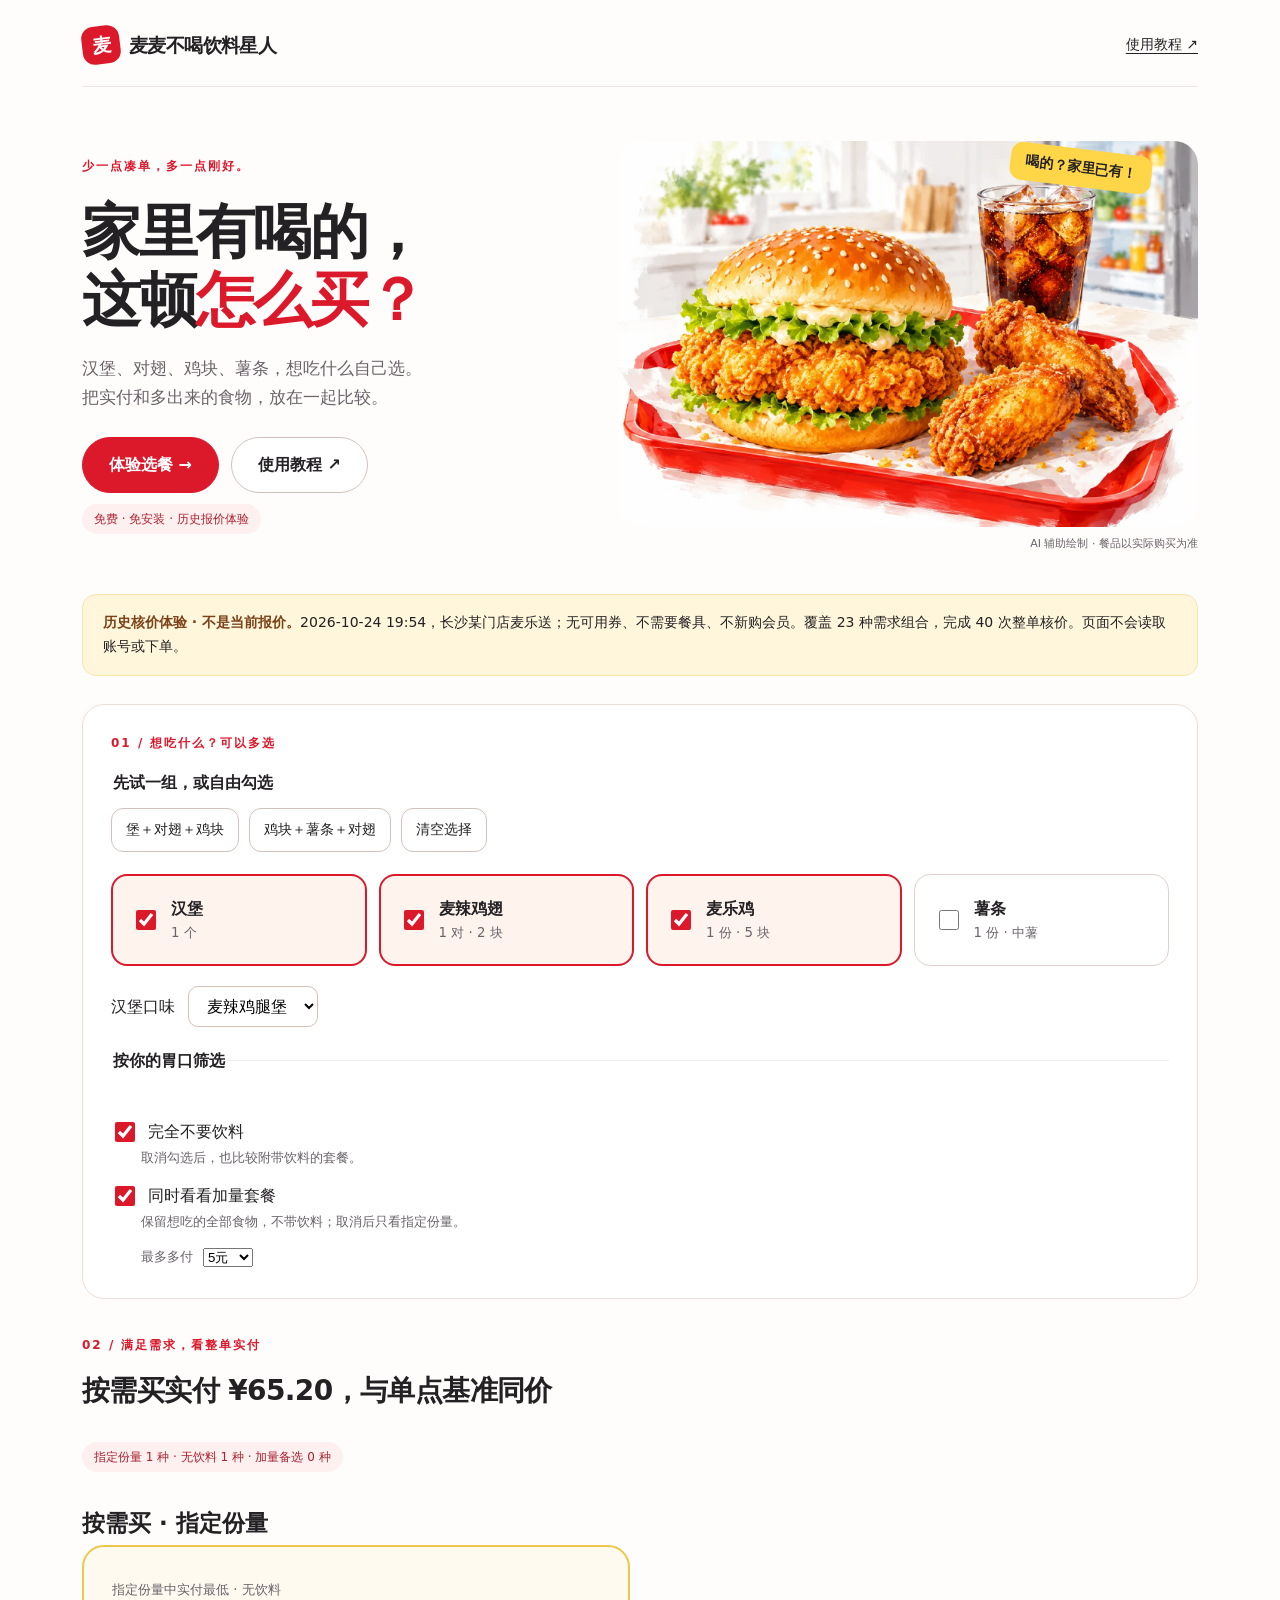
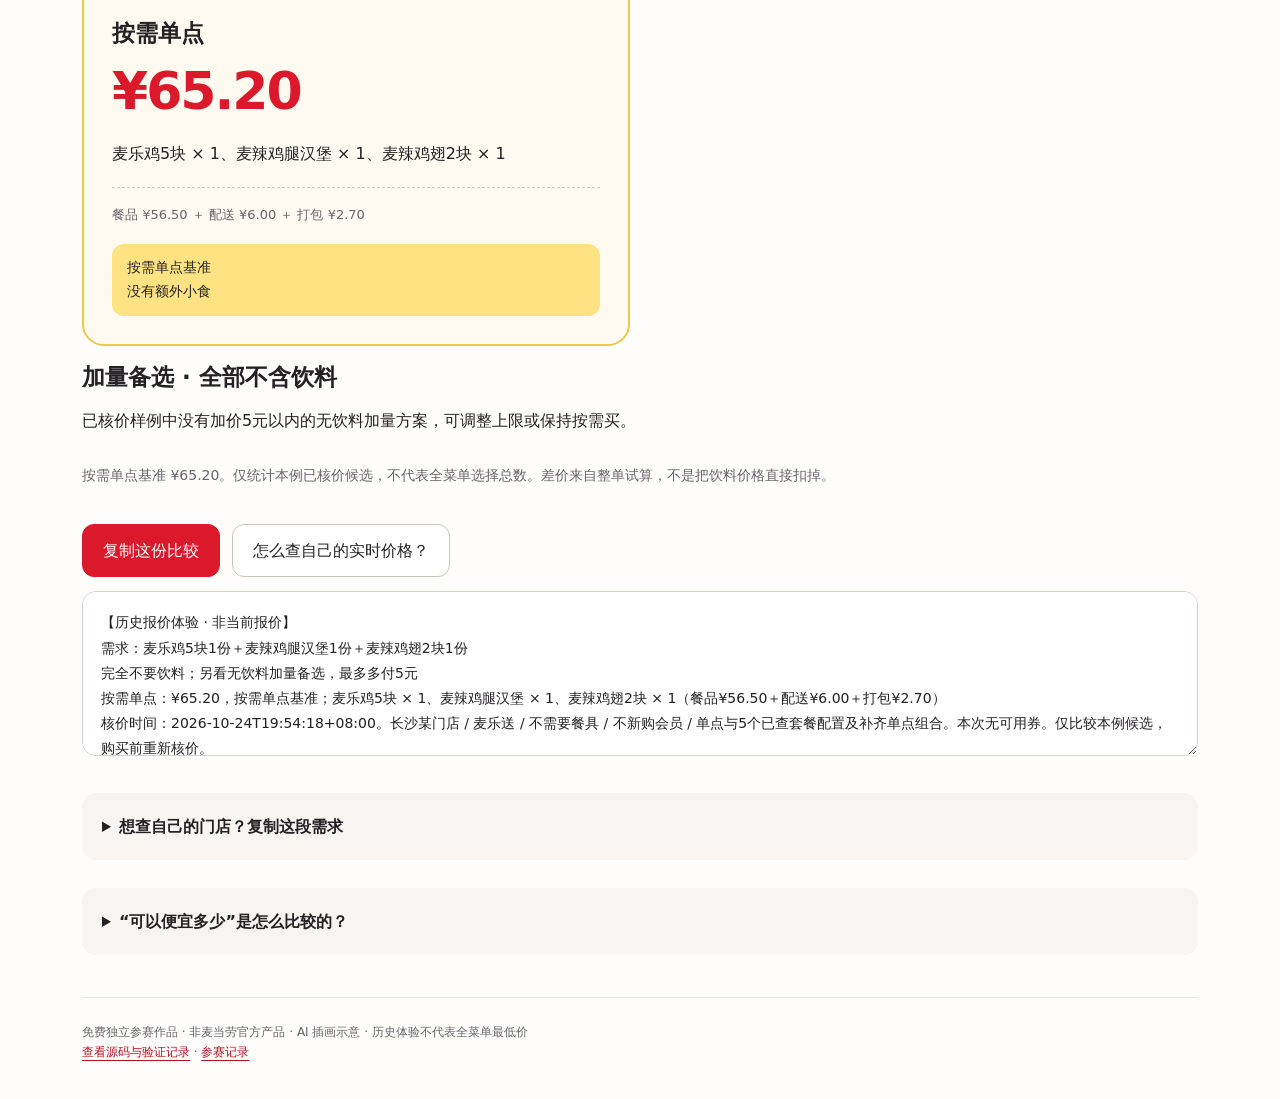
==== commit c1f49396: "Show exact meals and drink-free extra-food alternatives in web demo" ====
--- a/docs/index.html
+++ b/docs/index.html
@@ -5,9 +5,9 @@
 <fieldset><legend>先试一组，或自由勾选</legend><div class="choices presets"><button data-preset="burger,901700,901401">堡＋对翅＋鸡块</button><button data-preset="901401,501205,901700">鸡块＋薯条＋对翅</button><button data-preset="">清空选择</button></div></fieldset>
 <div class="food-grid"><label class="food-option"><input type="checkbox" data-food="burger" checked><span><b>汉堡</b><small>1 个</small></span></label><label class="food-option"><input type="checkbox" data-food="901700" checked><span><b>麦辣鸡翅</b><small>1 对 · 2 块</small></span></label><label class="food-option"><input type="checkbox" data-food="901401" checked><span><b>麦乐鸡</b><small>1 份 · 5 块</small></span></label><label class="food-option"><input type="checkbox" data-food="501205"><span><b>薯条</b><small>1 份 · 中薯</small></span></label></div>
 <label class="burger-label" for="burgerKind">汉堡口味 <select id="burgerKind"><option value="901440">麦辣鸡腿堡</option><option value="901406">板烧鸡腿堡</option></select></label>
-<fieldset class="preferences"><legend>按你的胃口筛选</legend><label><input id="strict" type="checkbox" checked> 完全不要饮料</label><small>取消勾选后，也比较附带饮料的套餐。</small><label><input id="extra" type="checkbox" checked> 更划算的话，可以多带小食</label><small>取消勾选后，只保留所选食物和份量。</small></fieldset></section>
-<section aria-live="polite" aria-atomic="true"><div class="step">02 / 满足需求，看整单实付</div><div class="result-head"><h2 id="summary"></h2></div><p class="tag" id="counts"></p><div class="cards" id="cards"></div><p id="explanation"></p></section>
+<fieldset class="preferences"><legend>按你的胃口筛选</legend><label><input id="strict" type="checkbox" checked> 完全不要饮料</label><small>取消勾选后，也比较附带饮料的套餐。</small><label><input id="extra" type="checkbox" checked> 同时看看加量套餐</label><small>保留想吃的全部食物，不带饮料；取消后只看指定份量。<label for="extraBudget">最多多付 <select id="extraBudget"><option value="500">5元</option><option value="1000">10元</option><option value="2000">20元</option></select></label></small></fieldset></section>
+<section aria-live="polite" aria-atomic="true"><div class="step">02 / 满足需求，看整单实付</div><div class="result-head"><h2 id="summary"></h2></div><p class="tag" id="counts"></p><h3>按需买 · 指定份量</h3><div class="cards" id="cards"></div><div id="valueSection"><h3>加量备选 · 全部不含饮料</h3><p id="valueHint"></p><div class="cards" id="valueCards"></div></div><p id="explanation"></p></section>
 <div class="actions"><button class="primary" id="copy">复制这份比较</button><a class="linkbutton" href="guide.html">怎么查自己的实时价格？</a></div><p id="copyStatus" role="status"></p><textarea id="copyText" readonly aria-label="历史比较结果"></textarea>
 <details><summary>想查自己的门店？复制这段需求</summary><p>将需求发送给已连接麦当劳 MCP、安装本技能的助手。此网页本身不实时询价。</p><textarea id="requestText" readonly aria-label="真实询价需求"></textarea><button id="copyRequest">复制询价需求</button></details>
 <details><summary>“可以便宜多少”是怎么比较的？</summary><p>基准是所选食物各一份的整单单点实付，含配送及打包费。套餐必须覆盖这些食物；多出的鸡翅、薯条和饮料会明确列出。完全不要饮料时，含饮料套餐不进入结果。</p><p>这里只包含一次查询中的单点、四拼小食餐、精选四件套两种堡、麦乐鸡中套餐、板烧中套餐及补齐单点组合。没有穷举全菜单，不包含新购会员或第三方外卖优惠。无更低价时如实显示，不承诺一定有优惠。</p></details>
-<footer>免费独立参赛作品 · 非麦当劳官方产品 · AI 插画示意 · 历史体验不代表全菜单最低价<br><a href="https://github.com/lomcho/maimai-no-drink">查看源码与验证记录</a> · <a href="https://github.com/M-China/mcd-developer-innovation-challenge/issues/1267">参赛记录</a></footer></main><script src="quotes.js"></script><script src="selection.js"></script></body></html>+<footer>免费独立参赛作品 · 非麦当劳官方产品 · AI 插画示意 · 历史体验不代表全菜单最低价<br><a href="https://github.com/lomcho/maimai-no-drink">查看源码与验证记录</a> · <a href="https://github.com/M-China/mcd-developer-innovation-challenge/issues/1267">参赛记录</a></footer></main><script src="quotes.js"></script><script src="selection.js?v=0.5"></script></body></html>
